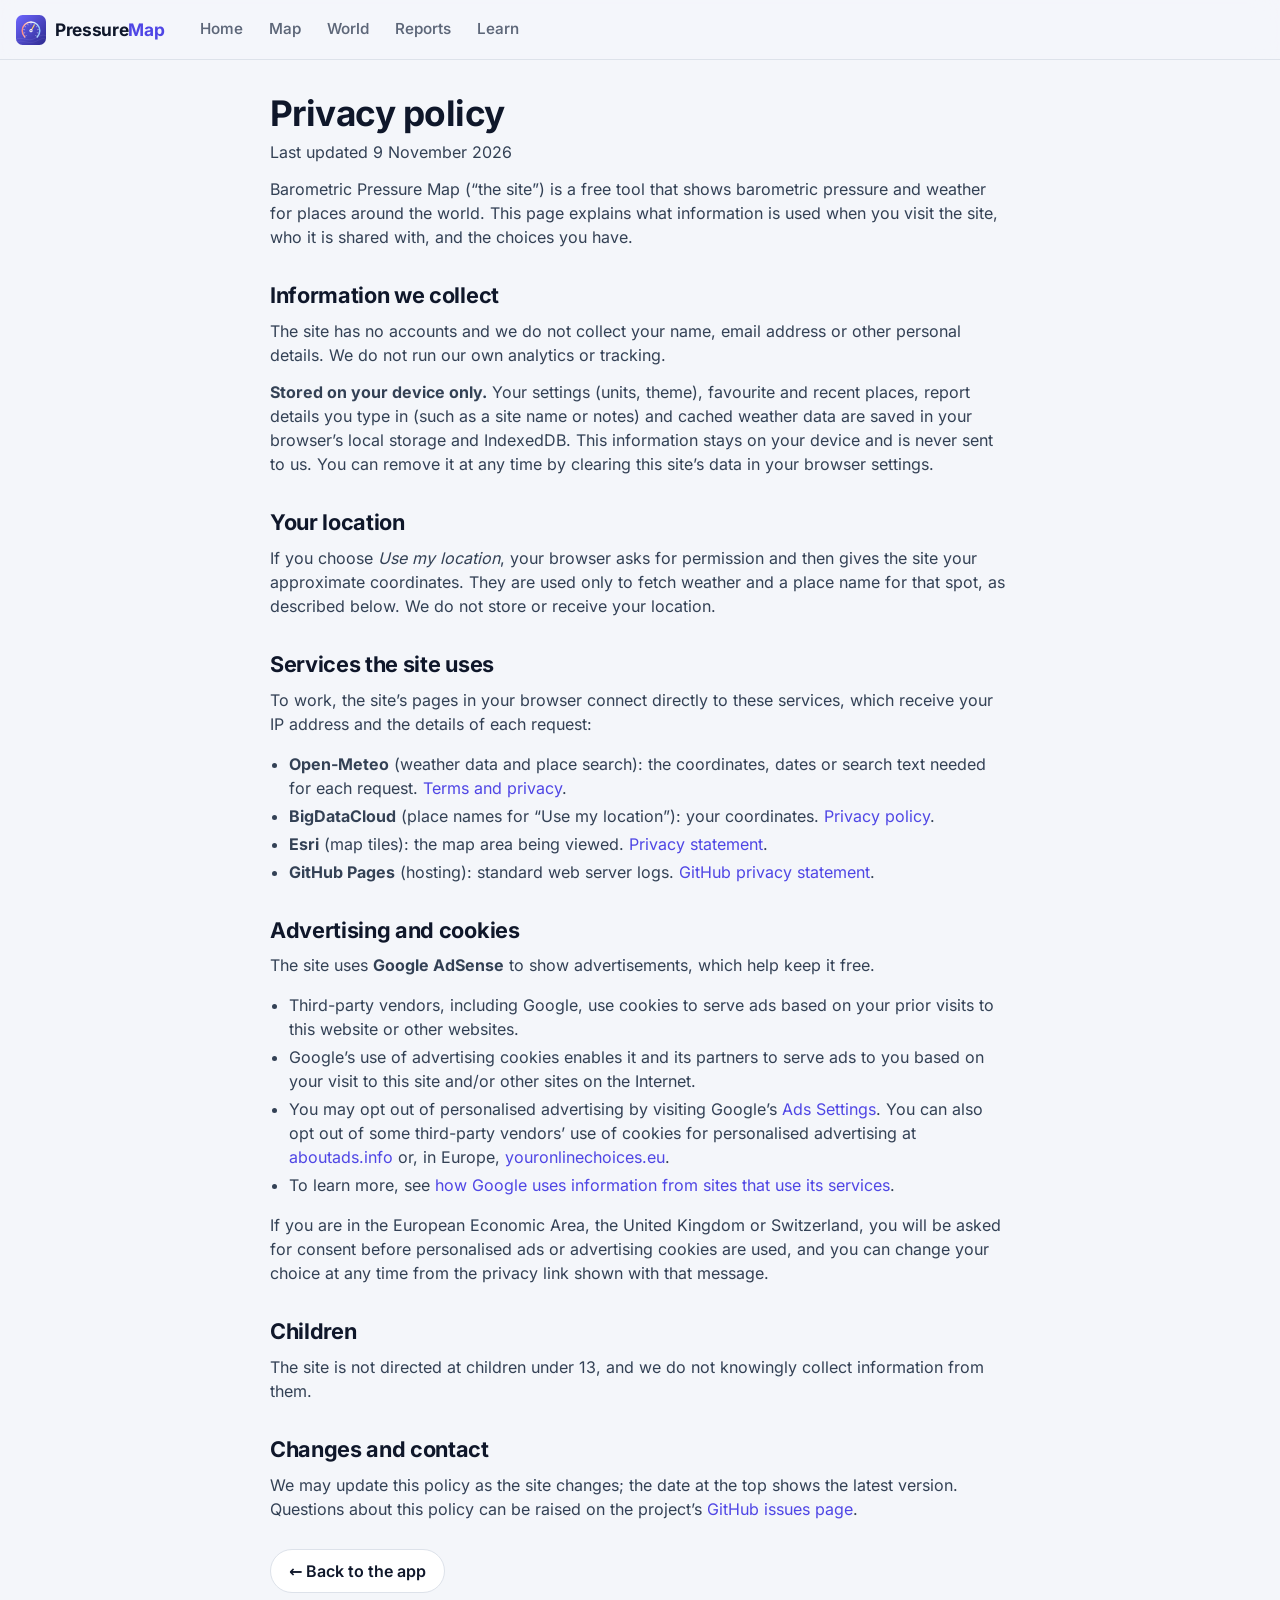
==== privacy.html @ f354dcb3 "Add a privacy policy page for AdSense AdSense requires a privacy policy that discloses third-party a" ====
<!doctype html>
<html lang="en" data-theme="auto">
<head>
  <meta charset="utf-8">
  <meta name="viewport" content="width=device-width, initial-scale=1">
  <title>Privacy Policy · Barometric Pressure Map</title>
  <meta name="description" content="How Barometric Pressure Map handles your data, including advertising cookies from Google AdSense.">
  <meta name="color-scheme" content="light dark">
  <link rel="icon" href="assets/icon.svg" type="image/svg+xml">
  <link rel="stylesheet" href="css/app.css">
  <script>
    try {
      var s = JSON.parse(localStorage.getItem('bpm:settings') || '{}');
      if (s.theme) document.documentElement.dataset.theme = s.theme;
    } catch (e) {}
  </script>
</head>
<body>
  <header class="topbar">
    <a class="brand" href="./#/" aria-label="Barometric Pressure Map home">
      <img src="assets/icon.svg" alt="" width="30" height="30">
      <span class="brand-name">Pressure<span>Map</span></span>
    </a>
    <nav class="nav-desktop" aria-label="Main">
      <a href="./#/">Home</a>
      <a href="./#/map">Map</a>
      <a href="./#/world">World</a>
      <a href="./#/report">Reports</a>
      <a href="./#/learn">Learn</a>
    </nav>
  </header>

  <main id="main">
    <div class="page">
      <article class="prose" style="margin:0 auto">
        <h1 style="font-size:clamp(1.6rem,1.2rem + 1.6vw,2.2rem);margin:8px 0 6px">Privacy policy</h1>
        <p class="muted">Last updated 9 November 2026</p>

        <p>Barometric Pressure Map (“the site”) is a free tool that shows barometric pressure and weather for places around the world. This page explains what information is used when you visit the site, who it is shared with, and the choices you have.</p>

        <h2>Information we collect</h2>
        <p>The site has no accounts and we do not collect your name, email address or other personal details. We do not run our own analytics or tracking.</p>
        <p><strong>Stored on your device only.</strong> Your settings (units, theme), favourite and recent places, report details you type in (such as a site name or notes) and cached weather data are saved in your browser’s local storage and IndexedDB. This information stays on your device and is never sent to us. You can remove it at any time by clearing this site’s data in your browser settings.</p>

        <h2>Your location</h2>
        <p>If you choose <em>Use my location</em>, your browser asks for permission and then gives the site your approximate coordinates. They are used only to fetch weather and a place name for that spot, as described below. We do not store or receive your location.</p>

        <h2>Services the site uses</h2>
        <p>To work, the site’s pages in your browser connect directly to these services, which receive your IP address and the details of each request:</p>
        <ul>
          <li><strong>Open-Meteo</strong> (weather data and place search): the coordinates, dates or search text needed for each request. <a href="https://open-meteo.com/en/terms" target="_blank" rel="noopener">Terms and privacy</a>.</li>
          <li><strong>BigDataCloud</strong> (place names for “Use my location”): your coordinates. <a href="https://www.bigdatacloud.com/privacy-policy" target="_blank" rel="noopener">Privacy policy</a>.</li>
          <li><strong>Esri</strong> (map tiles): the map area being viewed. <a href="https://www.esri.com/en-us/privacy/overview" target="_blank" rel="noopener">Privacy statement</a>.</li>
          <li><strong>GitHub Pages</strong> (hosting): standard web server logs. <a href="https://docs.github.com/en/site-policy/privacy-policies/github-general-privacy-statement" target="_blank" rel="noopener">GitHub privacy statement</a>.</li>
        </ul>

        <h2>Advertising and cookies</h2>
        <p>The site uses <strong>Google AdSense</strong> to show advertisements, which help keep it free.</p>
        <ul>
          <li>Third-party vendors, including Google, use cookies to serve ads based on your prior visits to this website or other websites.</li>
          <li>Google’s use of advertising cookies enables it and its partners to serve ads to you based on your visit to this site and/or other sites on the Internet.</li>
          <li>You may opt out of personalised advertising by visiting Google’s <a href="https://adssettings.google.com/" target="_blank" rel="noopener">Ads Settings</a>. You can also opt out of some third-party vendors’ use of cookies for personalised advertising at <a href="https://www.aboutads.info/choices/" target="_blank" rel="noopener">aboutads.info</a> or, in Europe, <a href="https://www.youronlinechoices.eu/" target="_blank" rel="noopener">youronlinechoices.eu</a>.</li>
          <li>To learn more, see <a href="https://policies.google.com/technologies/partner-sites" target="_blank" rel="noopener">how Google uses information from sites that use its services</a>.</li>
        </ul>
        <p>If you are in the European Economic Area, the United Kingdom or Switzerland, you will be asked for consent before personalised ads or advertising cookies are used, and you can change your choice at any time from the privacy link shown with that message.</p>

        <h2>Children</h2>
        <p>The site is not directed at children under 13, and we do not knowingly collect information from them.</p>

        <h2>Changes and contact</h2>
        <p>We may update this policy as the site changes; the date at the top shows the latest version. Questions about this policy can be raised on the project’s <a href="https://github.com/Dec3ptor/BarometricPressureMap/issues" target="_blank" rel="noopener">GitHub issues page</a>.</p>

        <p style="margin-top:28px"><a class="btn" href="./#/">← Back to the app</a></p>
      </article>
    </div>
  </main>
</body>
</html>
---- css/app.css ----
/* ==========================================================================
   Barometric Pressure Map — styles
   ========================================================================== */

@font-face {
  font-family: "InterVariable";
  src: url("../assets/fonts/inter-latin-wght-normal.woff2") format("woff2");
  font-weight: 100 900;
  font-style: normal;
  font-display: swap;
}

:root {
  --bg: #f4f6fa;
  --surface: #ffffff;
  --surface-2: #eef1f6;
  --surface-3: #e3e8f0;
  --text: #0f172a;
  --text-2: #334155;
  --muted: #5d6779;
  --border: #dde2ea;
  --accent: #4f46e5;
  --accent-2: #6366f1;
  --accent-strong: #4f46e5;
  --accent-strong-hover: #4338ca;
  --accent-soft: rgba(79, 70, 229, 0.10);
  --rise: #1a62c0;
  --rise-soft: rgba(26, 98, 192, 0.12);
  --fall: #c42b31;
  --fall-soft: rgba(196, 43, 49, 0.12);
  --steady: #576274;
  --good: #137036;
  --warn: #9a4a08;
  --lvl-1: #2f9e5b;
  --lvl-2: #e09a1a;
  --lvl-3: #d9443f;
  --lvl-off: #dfe4ec;
  --warn-soft: rgba(217, 119, 6, 0.12);
  --shadow: 0 1px 2px rgba(15, 23, 42, 0.06), 0 4px 16px rgba(15, 23, 42, 0.05);
  --shadow-lg: 0 10px 40px rgba(15, 23, 42, 0.18);
  --radius: 16px;
  --radius-sm: 10px;
  --topbar-h: 60px;
  --tabbar-h: 0px;
  --font: "InterVariable", ui-sans-serif, system-ui, -apple-system, "Segoe UI", Roboto, "Helvetica Neue", Arial, sans-serif;
  --mono: ui-monospace, "SF Mono", Menlo, Consolas, monospace;
  color-scheme: light;
}

@media (prefers-color-scheme: dark) {
  :root:not([data-theme="light"]) {
    --bg: #0b1120;
    --surface: #121a2b;
    --surface-2: #19233a;
    --surface-3: #223050;
    --text: #e7ebf3;
    --text-2: #c3cbda;
    --muted: #93a0b8;
    --border: #243049;
    --accent: #8b85ff;
    --accent-2: #a5a1ff;
    --accent-strong: #5f56f0;
    --accent-strong-hover: #5047e0;
    --accent-soft: rgba(139, 133, 255, 0.14);
    --lvl-1: #3fbf74;
    --lvl-2: #f0b232;
    --lvl-3: #ff6b6f;
    --lvl-off: #2a3756;
    --rise: #5aa2ff;
    --rise-soft: rgba(90, 162, 255, 0.16);
    --fall: #ff6b6f;
    --fall-soft: rgba(255, 107, 111, 0.15);
    --steady: #94a3b8;
    --good: #4ade80;
    --warn: #fbbf24;
    --warn-soft: rgba(251, 191, 36, 0.14);
    --shadow: 0 1px 2px rgba(0, 0, 0, 0.3), 0 4px 18px rgba(0, 0, 0, 0.25);
    --shadow-lg: 0 10px 40px rgba(0, 0, 0, 0.5);
    color-scheme: dark;
  }
}

:root[data-theme="dark"] {
  --bg: #0b1120;
  --surface: #121a2b;
  --surface-2: #19233a;
  --surface-3: #223050;
  --text: #e7ebf3;
  --text-2: #c3cbda;
  --muted: #93a0b8;
  --border: #243049;
  --accent: #8b85ff;
  --accent-2: #a5a1ff;
  --accent-strong: #5f56f0;
  --accent-strong-hover: #5047e0;
  --accent-soft: rgba(139, 133, 255, 0.14);
  --lvl-1: #3fbf74;
  --lvl-2: #f0b232;
  --lvl-3: #ff6b6f;
  --lvl-off: #2a3756;
  --rise: #5aa2ff;
  --rise-soft: rgba(90, 162, 255, 0.16);
  --fall: #ff6b6f;
  --fall-soft: rgba(255, 107, 111, 0.15);
  --steady: #94a3b8;
  --good: #4ade80;
  --warn: #fbbf24;
  --warn-soft: rgba(251, 191, 36, 0.14);
  --shadow: 0 1px 2px rgba(0, 0, 0, 0.3), 0 4px 18px rgba(0, 0, 0, 0.25);
  --shadow-lg: 0 10px 40px rgba(0, 0, 0, 0.5);
  color-scheme: dark;
}

*, *::before, *::after { box-sizing: border-box; }

html { -webkit-text-size-adjust: 100%; }

body {
  margin: 0;
  font-family: var(--font);
  font-size: 16px;
  line-height: 1.5;
  color: var(--text);
  background: var(--bg);
  min-height: 100vh;
  -webkit-font-smoothing: antialiased;
  font-feature-settings: "cv11", "ss01";
}

img, svg { display: block; }
a { color: var(--accent); text-decoration: none; }
a:hover { text-decoration: underline; }
button { font: inherit; color: inherit; }
h1, h2, h3, h4 { line-height: 1.2; margin: 0; letter-spacing: -0.015em; }
p { margin: 0 0 0.8em; }
code, kbd { font-family: var(--mono); font-size: 0.88em; }
kbd {
  border: 1px solid var(--border);
  border-bottom-width: 2px;
  border-radius: 5px;
  padding: 0 5px;
  background: var(--surface-2);
  color: var(--muted);
}
.num { font-variant-numeric: tabular-nums; }
.muted { color: var(--muted); }
.small { font-size: 0.86rem; }
.visually-hidden {
  position: absolute !important; width: 1px; height: 1px; overflow: hidden;
  clip: rect(0 0 0 0); white-space: nowrap;
}

.skip-link {
  position: absolute; left: 8px; top: -60px; z-index: 2000;
  background: var(--accent-strong); color: #fff; padding: 8px 12px; border-radius: 8px;
}
.skip-link:focus { top: 8px; }

:focus-visible { outline: 2px solid var(--accent); outline-offset: 2px; border-radius: 6px; }

/* ---------- Top bar ---------- */

.topbar {
  position: sticky; top: 0; z-index: 1000;
  height: var(--topbar-h);
  display: flex; align-items: center; gap: 16px;
  padding: 0 16px;
  padding-top: env(safe-area-inset-top);
  height: calc(var(--topbar-h) + env(safe-area-inset-top));
  background: color-mix(in srgb, var(--bg) 82%, transparent);
  backdrop-filter: saturate(1.6) blur(14px);
  -webkit-backdrop-filter: saturate(1.6) blur(14px);
  border-bottom: 1px solid var(--border);
}
.brand { display: flex; align-items: center; gap: 9px; color: var(--text); font-weight: 700; font-size: 1.08rem; letter-spacing: -0.02em; }
.brand:hover { text-decoration: none; }
.brand-name span { color: var(--accent); }
.nav-desktop { display: flex; gap: 2px; margin-left: 8px; }
.nav-desktop a {
  color: var(--muted); padding: 7px 12px; border-radius: 999px; font-weight: 550; font-size: 0.95rem;
}
.nav-desktop a:hover { color: var(--text); background: var(--surface-2); text-decoration: none; }
.nav-desktop a.active { color: var(--text); background: var(--surface-3); }
.topbar-actions { margin-left: auto; display: flex; gap: 8px; align-items: center; }

.icon-btn {
  display: inline-flex; align-items: center; justify-content: center; gap: 8px;
  min-width: 40px; height: 40px; padding: 0 10px;
  border: 1px solid var(--border); border-radius: 999px;
  background: var(--surface); color: var(--text); cursor: pointer;
}
.icon-btn:hover { background: var(--surface-2); }
.icon-btn svg { width: 19px; height: 19px; fill: none; stroke: currentColor; stroke-width: 2; stroke-linecap: round; stroke-linejoin: round; flex: none; }
.search-trigger { padding: 0 8px 0 12px; color: var(--muted); min-width: 230px; justify-content: flex-start; }
.search-trigger kbd { margin-left: auto; }
.search-trigger-label { font-size: 0.93rem; }
@media (max-width: 1080px) {
  .search-trigger { min-width: 0; padding: 0 10px; }
  .search-trigger-label, .search-trigger kbd { display: none; }
  .nav-desktop a { padding: 7px 10px; }
}

/* ---------- Bottom tab bar (mobile) ---------- */

.tabbar { display: none; }

@media (max-width: 759px) {
  :root { --tabbar-h: 64px; --topbar-h: 54px; }
  .nav-desktop { display: none; }
  .search-trigger { display: none; }
  .tabbar {
    display: grid; grid-template-columns: repeat(5, 1fr);
    position: fixed; left: 0; right: 0; bottom: 0; z-index: 1000;
    height: calc(var(--tabbar-h) + env(safe-area-inset-bottom));
    padding-bottom: env(safe-area-inset-bottom);
    background: color-mix(in srgb, var(--surface) 88%, transparent);
    backdrop-filter: saturate(1.6) blur(14px);
    -webkit-backdrop-filter: saturate(1.6) blur(14px);
    border-top: 1px solid var(--border);
  }
  .tabbar a, .tabbar button {
    display: flex; flex-direction: column; align-items: center; justify-content: center; gap: 3px;
    color: var(--muted); font-size: 0.7rem; font-weight: 600; background: none; border: 0; cursor: pointer;
  }
  .tabbar a:hover { text-decoration: none; }
  .tabbar svg { width: 23px; height: 23px; fill: none; stroke: currentColor; stroke-width: 1.9; stroke-linecap: round; stroke-linejoin: round; }
  .tabbar a.active { color: var(--accent); }
  .tab-search svg { background: var(--accent-strong); color: #fff; stroke: #fff; border-radius: 999px; padding: 6px; width: 36px; height: 36px; margin-top: -6px; box-shadow: 0 4px 14px var(--accent-soft); }
  body { padding-bottom: calc(var(--tabbar-h) + env(safe-area-inset-bottom)); }
}

/* ---------- Layout ---------- */

main { outline: none; container: main / inline-size; }
.page { max-width: 1160px; margin: 0 auto; padding: 20px 16px 48px; }
/* Data-heavy pages grow with the screen */
.page.page-wide { max-width: 1760px; }
@media (min-width: 2200px) { .page.page-wide { max-width: 2040px; } }
@media (min-width: 1280px) {
  .page { padding: 24px clamp(24px, 2.4vw, 48px) 56px; }
}
.page-head { margin: 4px 0 18px; }
.page-head h1 { font-size: clamp(1.5rem, 1.1rem + 1.6vw, 2.1rem); font-weight: 750; }
.page-head p { color: var(--muted); margin: 6px 0 0; max-width: 65ch; }

.grid { display: grid; gap: 16px; }
.grid-2 { grid-template-columns: repeat(2, minmax(0, 1fr)); }
.grid-3 { grid-template-columns: repeat(3, minmax(0, 1fr)); }
@media (max-width: 900px) { .grid-3 { grid-template-columns: repeat(2, minmax(0, 1fr)); } }
@media (max-width: 640px) { .grid-2, .grid-3 { grid-template-columns: minmax(0, 1fr); } }

.card {
  background: var(--surface);
  border: 1px solid var(--border);
  border-radius: var(--radius);
  box-shadow: var(--shadow);
  padding: 18px;
  min-width: 0;
}
.card-head { display: flex; align-items: center; gap: 12px; margin-bottom: 12px; flex-wrap: wrap; }
.card-title { font-size: 1.02rem; font-weight: 680; }
.card-sub { color: var(--muted); font-size: 0.86rem; }
.card-head .spacer { flex: 1; }
.section-title { font-size: 1.1rem; font-weight: 700; margin: 28px 0 12px; display: flex; align-items: baseline; gap: 2px 10px; flex-wrap: wrap; }
.section-title .muted { font-weight: 500; font-size: 0.88rem; }

/* ---------- Buttons, chips, segmented ---------- */

.btn {
  display: inline-flex; align-items: center; justify-content: center; gap: 8px;
  height: 44px; padding: 0 18px; border-radius: 999px;
  border: 1px solid var(--border); background: var(--surface); color: var(--text);
  font-weight: 600; cursor: pointer; white-space: nowrap;
}
.btn:hover { background: var(--surface-2); text-decoration: none; }
.btn svg { width: 18px; height: 18px; fill: none; stroke: currentColor; stroke-width: 2; stroke-linecap: round; stroke-linejoin: round; }
.btn-primary { background: var(--accent-strong); border-color: var(--accent-strong); color: #fff; }
.btn-primary:hover { background: var(--accent-strong-hover); }
.btn-sm { height: 34px; padding: 0 12px; font-size: 0.88rem; }
.btn[disabled] { opacity: 0.6; cursor: progress; }

.segmented {
  display: inline-flex; background: var(--surface-2); border-radius: 999px; padding: 3px; gap: 2px;
  border: 1px solid var(--border); max-width: 100%; overflow-x: auto; scrollbar-width: none;
}
.segmented::-webkit-scrollbar { display: none; }
.segmented button {
  border: 0; background: none; padding: 5px 12px; border-radius: 999px; cursor: pointer;
  font-size: 0.85rem; font-weight: 600; color: var(--muted); white-space: nowrap;
}
.segmented button[aria-pressed="true"] { background: var(--surface); color: var(--text); box-shadow: 0 1px 3px rgba(0,0,0,.12); }

.chip {
  display: inline-flex; align-items: center; gap: 6px;
  padding: 2px 10px 2px 8px; border-radius: 999px; font-size: 0.8rem; font-weight: 650;
  background: var(--surface); color: var(--text-2); white-space: nowrap;
  border: 1px solid var(--border); letter-spacing: 0; text-transform: none;
}
.chip::before { content: ""; width: 8px; height: 8px; border-radius: 99px; background: var(--dot, var(--muted)); flex: none; }
.chip.rise { --dot: var(--rise); }
.chip.fall { --dot: var(--fall); }
.chip.warn { --dot: var(--lvl-2); }
.chip.accent { --dot: var(--accent); }
.chip.good { --dot: var(--lvl-1); }

/* Swing level meter: three segments, filled up to the level */
.meter { display: inline-flex; gap: 2px; flex: none; }
.meter i { width: 9px; height: 7px; border-radius: 2px; background: var(--lvl-off); }
.meter.l1 i:nth-child(1) { background: var(--lvl-1); }
.meter.l2 i:nth-child(-n+2) { background: var(--lvl-2); }
.meter.l3 i { background: var(--lvl-3); }
.swing-cell { display: inline-flex; align-items: center; gap: 8px; white-space: nowrap; font-size: 0.86rem; color: var(--text-2); font-weight: 600; }

.rise { color: var(--rise); }
.fall { color: var(--fall); }
.steady { color: var(--steady); }

/* ---------- Ad spaces ---------- */
/* Fixed sizes so ads never push content around when they load. */
.ad { display: flex; flex-direction: column; align-items: center; gap: 4px; width: 100%; min-width: 0; }
.ad-label { font-size: 0.64rem; font-weight: 650; letter-spacing: 0.08em; text-transform: uppercase; color: var(--muted); }
.ad-body { display: grid; place-items: center; width: 100%; overflow: hidden; border-radius: 10px; }
.ad:not([data-filled]) .ad-body {
  border: 1px dashed color-mix(in srgb, var(--muted) 45%, transparent);
  background: color-mix(in srgb, var(--surface-2) 60%, transparent);
}
.ad-ph { font-size: 0.76rem; color: var(--muted); text-align: center; padding: 0 8px; }
.ad-banner .ad-body { height: 100px; max-width: 336px; }
@container main (min-width: 760px) { .ad-banner .ad-body { height: 90px; max-width: 728px; } }
.ad-box .ad-body { width: 300px; height: 250px; max-width: 100%; }
.ad-rail .ad-body { width: 160px; height: 600px; }
.home-ad, .report-ad { margin: 24px 0 4px; }
.home-adbox { margin-top: 16px; }
.learn-ad-inline { margin: 22px 0; }
.ms-ad { padding: 14px 18px 4px; }

/* ---------- Home ---------- */

.home-hero {
  position: relative; overflow: hidden;
  border-radius: 22px; padding: 34px 24px 28px;
  background:
    radial-gradient(1200px 300px at 10% -40%, color-mix(in srgb, var(--accent) 22%, transparent), transparent 70%),
    radial-gradient(700px 300px at 100% 120%, color-mix(in srgb, var(--rise) 18%, transparent), transparent 70%),
    var(--surface);
  border: 1px solid var(--border);
  box-shadow: var(--shadow);
}
.home-hero h1 { font-size: clamp(1.7rem, 1.2rem + 2.4vw, 2.7rem); font-weight: 780; max-width: 18ch; letter-spacing: -0.03em; }
.home-hero p.lead { color: var(--text-2); font-size: 1.06rem; margin: 10px 0 20px; max-width: 56ch; }
.hero-isobars { position: absolute; right: -40px; top: -20px; width: 420px; height: 300px; opacity: 0.5; pointer-events: none; }
.hero-isobars path { fill: none; stroke: var(--accent); stroke-width: 1.4; opacity: 0.35; }
@media (max-width: 640px) { .hero-isobars { opacity: 0.25; } }

.hero-search {
  position: relative; display: flex; gap: 10px; flex-wrap: wrap; max-width: 640px;
}
.hero-search .fake-input {
  flex: 1 1 280px; display: flex; align-items: center; gap: 10px;
  height: 52px; padding: 0 16px; border-radius: 999px;
  background: var(--bg); border: 1px solid var(--border); color: var(--muted);
  cursor: text; font-size: 1rem; text-align: left; min-width: 0;
}
.hero-search .fake-input span { overflow: hidden; text-overflow: ellipsis; white-space: nowrap; }
.hero-search .fake-input svg { width: 20px; height: 20px; fill: none; stroke: currentColor; stroke-width: 2; stroke-linecap: round; flex: none; }
.hero-search .btn { height: 52px; }

.place-cards { display: grid; gap: 12px; grid-template-columns: repeat(auto-fit, minmax(min(260px, 100%), 1fr)); }
.place-cards.few { grid-template-columns: repeat(auto-fill, minmax(min(300px, 100%), 1fr)); }
.place-card {
  display: grid; grid-template-columns: 1fr auto; gap: 2px 10px; align-items: start;
  padding: 14px 16px; border-radius: var(--radius); background: var(--surface);
  border: 1px solid var(--border); box-shadow: var(--shadow); color: var(--text); position: relative;
}
.place-card:hover { text-decoration: none; border-color: color-mix(in srgb, var(--accent) 45%, var(--border)); }
.place-card .pc-name { font-weight: 680; overflow: hidden; display: -webkit-box; -webkit-box-orient: vertical; -webkit-line-clamp: 2; overflow-wrap: anywhere; }
.place-card .pc-region { color: var(--muted); font-size: 0.82rem; grid-column: 1; overflow: hidden; display: -webkit-box; -webkit-box-orient: vertical; -webkit-line-clamp: 2; }
.place-card .pc-value { grid-row: 1 / span 2; grid-column: 2; text-align: right; font-weight: 720; font-size: 1.25rem; white-space: nowrap; }
.place-card .pc-value small { font-size: 0.72rem; color: var(--muted); font-weight: 600; margin-left: 2px; }
.place-card .pc-trend { font-size: 0.8rem; font-weight: 650; text-align: right; display: block; }
.place-card .pc-spark { grid-column: 1 / -1; height: 44px; margin-top: 8px; }
.place-card .pc-spark svg { width: 100%; height: 100%; }

.quick-links { display: grid; gap: 12px; grid-template-columns: repeat(auto-fit, minmax(min(220px, 100%), 1fr)); }
.quick-link {
  display: flex; gap: 14px; align-items: center; padding: 16px; border-radius: var(--radius);
  background: var(--surface); border: 1px solid var(--border); color: var(--text); box-shadow: var(--shadow);
}
.quick-link:hover { text-decoration: none; border-color: color-mix(in srgb, var(--accent) 45%, var(--border)); }
.quick-link .ql-icon { width: 44px; height: 44px; border-radius: 12px; background: var(--accent-soft); color: var(--accent); display: grid; place-items: center; flex: none; }
.quick-link .ql-icon svg { width: 24px; height: 24px; fill: none; stroke: currentColor; stroke-width: 1.9; stroke-linecap: round; stroke-linejoin: round; }
.quick-link strong { display: block; }
.quick-link span { color: var(--muted); font-size: 0.88rem; }

.empty-note { color: var(--muted); padding: 18px; border: 1px dashed var(--border); border-radius: var(--radius); text-align: center; }

/* ---------- Location dashboard ---------- */

.loc-head { display: flex; align-items: flex-start; gap: 12px; margin: 2px 0 16px; flex-wrap: wrap; }
.loc-head h1 { font-size: clamp(1.45rem, 1.1rem + 1.6vw, 2.1rem); font-weight: 760; }
.loc-head .loc-meta { color: var(--muted); font-size: 0.9rem; margin-top: 4px; display: flex; flex-wrap: wrap; gap: 4px 14px; }
.loc-head .loc-actions { margin-left: auto; display: flex; gap: 8px; }
.fav-btn[aria-pressed="true"] { color: #e0a100; border-color: color-mix(in srgb, #e0a100 50%, var(--border)); }
.fav-btn[aria-pressed="true"] svg { fill: #f5b700; stroke: #e0a100; }

.hero-card { display: grid; grid-template-columns: minmax(0, 1.25fr) minmax(0, 1fr); gap: 18px; align-items: center; align-content: start; }
.hero-card .hourly-wrap { grid-column: 1 / -1; min-width: 0; }
@container main (max-width: 900px) { .hero-card { grid-template-columns: minmax(0, 1fr); } }

.now-label { color: var(--muted); font-size: 0.82rem; font-weight: 650; text-transform: uppercase; letter-spacing: 0.06em; display: flex; gap: 8px; align-items: center; flex-wrap: wrap; }
.big-value { display: flex; align-items: baseline; gap: 8px; margin: 4px 0 6px; }
.big-value .v { font-size: clamp(3rem, 2.2rem + 4vw, 4.6rem); font-weight: 760; letter-spacing: -0.04em; line-height: 1; font-variant-numeric: tabular-nums; }
.big-value .u { font-size: 1.15rem; color: var(--muted); font-weight: 650; }
.trend-line { display: flex; align-items: center; gap: 10px; flex-wrap: wrap; font-weight: 650; }
.trend-arrow { width: 34px; height: 34px; border-radius: 999px; display: grid; place-items: center; flex: none; }
.trend-arrow svg { width: 20px; height: 20px; fill: none; stroke: currentColor; stroke-width: 2.4; stroke-linecap: round; stroke-linejoin: round; }
.trend-arrow.rise { background: var(--rise-soft); }
.trend-arrow.fall { background: var(--fall-soft); }
.trend-arrow.steady { background: var(--surface-2); }

.hero-main { container-type: inline-size; min-width: 0; }
.mini-stats { display: grid; grid-template-columns: repeat(3, minmax(0, 1fr)); gap: 10px; margin-top: 16px; }
@container (max-width: 470px) {
  .mini-stats { grid-template-columns: repeat(2, minmax(0, 1fr)); gap: 8px; }
  .mini-stat:last-child { grid-column: 1 / -1; }
}
.mini-stat { background: var(--surface-2); border-radius: 12px; padding: 10px 12px; min-width: 0; }
.mini-stat .k { color: var(--muted); font-size: 0.76rem; font-weight: 650; text-transform: uppercase; letter-spacing: 0.04em; }
.mini-stat .val { font-weight: 700; font-size: 1.05rem; font-variant-numeric: tabular-nums; white-space: nowrap; }
.mini-stat .d { font-size: 0.8rem; font-weight: 650; }

.gauge-wrap { display: flex; flex-direction: column; align-items: center; }
.gauge { width: 100%; max-width: 300px; height: auto; }
.gauge .g-face { fill: var(--surface-2); stroke: var(--border); }
.gauge .g-tick { stroke: var(--muted); }
.gauge .g-tick.major { stroke: var(--text-2); stroke-width: 2; }
.gauge .g-label { fill: var(--muted); font-size: 11px; font-weight: 600; font-family: var(--font); }
.gauge .g-word { fill: var(--text-2); font-size: 8.6px; font-weight: 750; letter-spacing: 0.06em; text-transform: uppercase; font-family: var(--font); }
.gauge .g-needle { stroke: var(--text); stroke-width: 3; stroke-linecap: round; transition: transform 0.9s cubic-bezier(.2,.9,.25,1.15); }
.gauge .g-hub { fill: var(--text); }
.gauge .g-set { stroke: #c79a2b; stroke-width: 2.2; stroke-linecap: round; }
.gauge .g-fore { stroke: var(--accent); stroke-width: 2.2; stroke-linecap: round; stroke-dasharray: 3 3; }
.gauge .g-center-v { fill: var(--text); font-size: 15px; font-weight: 750; font-family: var(--font); font-variant-numeric: tabular-nums; }
.gauge .g-center-u { fill: var(--muted); font-size: 10px; font-weight: 650; font-family: var(--font); }
.gauge-legend { display: flex; gap: 14px; flex-wrap: wrap; justify-content: center; font-size: 0.78rem; color: var(--muted); margin-top: 2px; }
.gauge-legend i { display: inline-block; width: 14px; height: 3px; border-radius: 2px; vertical-align: middle; margin-right: 5px; }

.alert {
  display: flex; gap: 12px; align-items: flex-start; padding: 12px 14px; border-radius: 12px;
  background: var(--warn-soft); color: var(--text); border: 1px solid color-mix(in srgb, var(--warn) 30%, transparent);
  margin-top: 14px;
}
.alert svg { width: 20px; height: 20px; flex: none; fill: none; stroke: var(--warn); stroke-width: 2; stroke-linecap: round; stroke-linejoin: round; margin-top: 2px; }
.alert.info { background: var(--accent-soft); border-color: color-mix(in srgb, var(--accent) 30%, transparent); }
.alert.info svg { stroke: var(--accent); }
.alert strong { display: block; }

.chart-controls { display: flex; gap: 8px; flex-wrap: wrap; align-items: center; }
.chart-box { position: relative; height: 290px; margin-top: 8px; }
.chart-box.main { height: 390px; }
@media (max-width: 640px) { .chart-box.main { height: 330px; } }
@media (min-width: 1280px) { .chart-box.main { height: 460px; } }
@media (min-width: 1680px) and (min-height: 960px) { .chart-box.main { height: 540px; } }
.chart-box.change { height: 96px; margin-top: 2px; }
@media (max-width: 640px) { .chart-box { height: 250px; } .chart-box.change { height: 84px; } }
.chart-caption { display: flex; gap: 16px; flex-wrap: wrap; font-size: 0.8rem; color: var(--muted); margin-top: 8px; align-items: center; }
.chart-caption i { display: inline-block; width: 18px; height: 0; border-top: 2.5px solid var(--accent); vertical-align: middle; margin-right: 6px; }
.chart-caption i.dash { border-top-style: dashed; }
.chart-caption i.band { height: 10px; border: 1px dashed var(--muted); background: color-mix(in srgb, var(--muted) 12%, transparent); border-radius: 2px; }
.chart-caption i.bars { height: 10px; width: 10px; border: 0; background: linear-gradient(90deg, var(--fall) 50%, var(--rise) 50%); border-radius: 2px; }
.change-label { font-size: 0.75rem; color: var(--muted); font-weight: 650; margin-top: 10px; text-transform: uppercase; letter-spacing: .05em; }

.outlook-grid { display: grid; gap: 16px; grid-template-columns: repeat(auto-fit, minmax(min(250px, 100%), 1fr)); }
.outlook { display: flex; flex-direction: column; gap: 8px; }
.outlook .o-kicker { color: var(--muted); font-size: 0.76rem; font-weight: 700; text-transform: uppercase; letter-spacing: .06em; display: flex; gap: 8px; align-items: center; }
.outlook .o-kicker svg { width: 16px; height: 16px; fill: none; stroke: currentColor; stroke-width: 2; stroke-linecap: round; stroke-linejoin: round; }
.outlook .o-title { font-size: 1.12rem; font-weight: 720; }
.outlook p { color: var(--text-2); font-size: 0.92rem; margin: 0; }
.outlook .o-foot { color: var(--muted); font-size: 0.78rem; margin-top: auto; }

.swing-list { list-style: none; margin: 2px 0 4px; padding: 0; }
.swing-list li {
  display: grid; grid-template-columns: 3.4em auto minmax(0, 1fr) auto; align-items: center; gap: 10px;
  padding: 6px 0; border-top: 1px solid var(--border); font-size: 0.88rem;
}
.swing-list li:first-child { border-top: 0; }
.swing-list .sw-day { font-weight: 700; color: var(--text); }
.swing-list .sw-label { color: var(--text-2); font-weight: 600; overflow: hidden; text-overflow: ellipsis; white-space: nowrap; }
.swing-list .sw-range { color: var(--muted); font-size: 0.8rem; white-space: nowrap; }

.dash-cond { display: flex; flex-direction: column; }
.today-sum { margin: 14px 0 0; padding-top: 12px; border-top: 1px solid var(--border); color: var(--text-2); font-size: 0.88rem; }
@container main (min-width: 1200px) { .today-sum { margin-top: auto; } .dash-cond .conditions { margin-bottom: 14px; } }
.conditions { display: grid; grid-template-columns: repeat(auto-fill, minmax(min(124px, 100%), 1fr)); gap: 10px; }
.cond { background: var(--surface-2); border-radius: 12px; padding: 11px 12px; }
.cond .k { color: var(--muted); font-size: 0.76rem; font-weight: 650; display: flex; gap: 6px; align-items: center; }
.cond .k svg { width: 14px; height: 14px; fill: none; stroke: currentColor; stroke-width: 2; stroke-linecap: round; stroke-linejoin: round; }
.cond .val { font-weight: 700; font-size: 1.06rem; font-variant-numeric: tabular-nums; }
.cond .sub { color: var(--muted); font-size: 0.78rem; }

.wx-now { display: flex; gap: 12px; align-items: center; margin-bottom: 14px; }
.wx-now .wx-icon { width: 52px; height: 52px; }
.wx-now .t { font-size: 2rem; font-weight: 750; line-height: 1; font-variant-numeric: tabular-nums; }
.wx-now .desc { color: var(--text-2); font-weight: 600; }

.wx-icon { width: 28px; height: 28px; flex: none; }
.wx-icon .sun { fill: #f5b301; }
.wx-icon .moon { fill: #a4b4d6; }
.wx-icon .cloud { fill: #c7d0de; }
.wx-icon .cloud-dark { fill: #93a1b8; }
.wx-icon .rain { stroke: #3a86ff; stroke-width: 2; stroke-linecap: round; }
.wx-icon .snow { fill: #8fb8ff; }
.wx-icon .bolt { fill: #f5b301; }
.wx-icon .fog { stroke: #a9b4c4; stroke-width: 2; stroke-linecap: round; }
:root[data-theme="dark"] .wx-icon .cloud { fill: #8592a8; }
@media (prefers-color-scheme: dark) { :root:not([data-theme="light"]) .wx-icon .cloud { fill: #8592a8; } }

.daily { width: 100%; border-collapse: collapse; font-variant-numeric: tabular-nums; }
.daily th { text-align: left; color: var(--muted); font-size: 0.74rem; font-weight: 700; text-transform: uppercase; letter-spacing: .05em; padding: 0 8px 8px; }
.daily td { padding: 9px 8px; border-top: 1px solid var(--border); vertical-align: middle; font-size: 0.93rem; }
.daily tr.past td { color: var(--muted); }
.daily tr.today td { background: var(--accent-soft); }
.daily tr.today td:first-child { border-radius: 10px 0 0 10px; }
.daily tr.today td:last-child { border-radius: 0 10px 10px 0; }
.daily .day { font-weight: 650; white-space: nowrap; }
.daily .day small { display: block; color: var(--muted); font-weight: 500; font-size: 0.76rem; }
.daily .wx { display: flex; align-items: center; gap: 8px; }
.daily .wx span { font-size: 0.85rem; color: var(--text-2); }
.range-bar { position: relative; height: 8px; border-radius: 999px; background: var(--surface-2); min-width: 90px; }
.range-bar i { position: absolute; top: 0; bottom: 0; border-radius: 999px; background: linear-gradient(90deg, var(--fall), var(--accent), var(--rise)); }
.range-cell { display: flex; align-items: center; gap: 8px; }
.range-cell .lo, .range-cell .hi { font-size: 0.82rem; width: 52px; }
.range-cell .lo { text-align: right; }
@media (max-width: 640px) {
  .daily .hide-sm { display: none; }
  .range-cell .lo, .range-cell .hi { width: auto; }
  .range-bar { min-width: 44px; flex: 1; }
  .daily td, .daily th { padding-left: 4px; padding-right: 4px; }
}
.table-scroll { overflow-x: auto; margin: 0 -4px; padding: 0 4px; }

.mini-map { height: 320px; border-radius: 12px; overflow: hidden; border: 1px solid var(--border); }

/* Place dashboard: one column on phones/tablets (order below), two on PCs */
.dash { display: grid; gap: 16px; grid-template-columns: minmax(0, 1fr); }
.dash > * { min-width: 0; }
.dash .alert { margin-top: 0; }
.dash-alerts { display: grid; gap: 10px; }
.dash-stale { order: 0; }
.dash-hero { order: 1; }
.dash-alerts { order: 2; }
.dash-chart { order: 3; }
.dash-ad1 { order: 4; }
.dash-outlook { order: 5; }
.dash-daily { order: 6; }
.dash-ad2 { order: 7; }
.dash-cond { order: 8; }
.dash-side { order: 9; display: grid; gap: 16px; align-content: start; min-width: 0; }
.dash-adbox { display: none; }
@container main (min-width: 1200px) {
  .dash { grid-template-columns: minmax(0, 1.9fr) minmax(360px, 1fr); }
  .dash-stale, .dash-alerts, .dash-chart, .dash-outlook, .dash-ad1 { grid-column: 1 / -1; }
  .dash-hero { order: 1; grid-column: 1; }
  .dash-cond { order: 2; grid-column: 2; }
  .dash-alerts { order: 3; }
  .dash-chart { order: 4; }
  .dash-ad1 { order: 5; }
  .dash-outlook { order: 6; }
  .dash-daily { order: 7; grid-column: 1; }
  .dash-ad2 { display: none; }
  .dash-side { order: 8; grid-column: 2; align-self: start; position: sticky; top: calc(var(--topbar-h) + 16px); }
  .dash-adbox { display: flex; }
  .dash-map .mini-map { height: clamp(380px, calc(100vh - var(--topbar-h) - 190px), 760px); }
  .ads-on .dash-map .mini-map { height: clamp(300px, calc(100vh - var(--topbar-h) - 470px), 640px); }
  .dash-outlook .outlook-grid { grid-template-columns: repeat(4, minmax(0, 1fr)); }
}
@container main (min-width: 1600px) {
  .dash { grid-template-columns: minmax(0, 1.7fr) minmax(420px, 1fr); }
}

/* Next 24 hours strip */
.hourly-label { color: var(--muted); font-size: 0.76rem; font-weight: 700; text-transform: uppercase; letter-spacing: 0.05em; margin: 0 0 8px; }
.hourly { display: grid; grid-auto-flow: column; grid-auto-columns: minmax(64px, 1fr); gap: 6px; overflow-x: auto; scrollbar-width: thin; padding-bottom: 2px; }
@media (max-width: 600px) { .hourly { grid-auto-flow: row; grid-template-columns: repeat(4, minmax(0, 1fr)); overflow: visible; } }
.hr { display: flex; flex-direction: column; align-items: center; gap: 2px; padding: 8px 4px; border-radius: 10px; background: var(--surface-2); font-variant-numeric: tabular-nums; min-width: 0; }
.hr .wx-icon { width: 26px; height: 26px; margin: 2px 0; }
.hr-t { font-size: 0.76rem; color: var(--muted); font-weight: 650; white-space: nowrap; }
.hr-temp { font-weight: 700; font-size: 0.92rem; }
.hr-p { font-size: 0.8rem; color: var(--text-2); font-weight: 650; white-space: nowrap; }
.hr-d { font-size: 0.72rem; font-weight: 650; white-space: nowrap; }

/* ---------- Skeletons ---------- */

.skeleton { position: relative; overflow: hidden; background: var(--surface-2); border-radius: 10px; }
.skeleton::after {
  content: ""; position: absolute; inset: 0;
  background: linear-gradient(90deg, transparent, color-mix(in srgb, var(--surface) 60%, transparent), transparent);
  animation: shimmer 1.3s infinite; transform: translateX(-100%);
}
@keyframes shimmer { to { transform: translateX(100%); } }
@media (prefers-reduced-motion: reduce) { .skeleton::after { animation: none; } }

.error-card { text-align: center; padding: 34px 18px; }
.error-card h2 { margin-bottom: 8px; }
.error-card p { color: var(--muted); max-width: 52ch; margin: 0 auto 16px; }

/* ---------- Dialogs ---------- */

dialog.sheet {
  border: 1px solid var(--border); border-radius: 18px; padding: 0;
  background: var(--surface); color: var(--text); box-shadow: var(--shadow-lg);
  width: min(620px, calc(100vw - 24px)); max-height: min(78vh, 720px);
  margin: 10vh auto auto;
}
dialog.sheet::backdrop { background: rgba(8, 12, 22, 0.45); backdrop-filter: blur(3px); }
@media (max-width: 640px) {
  dialog.sheet { margin: calc(env(safe-area-inset-top) + 10px) auto auto; max-height: calc(100vh - 90px); }
}
.search-box { display: flex; align-items: center; gap: 10px; padding: 10px 10px 10px 16px; border-bottom: 1px solid var(--border); }
.search-box > svg { width: 20px; height: 20px; fill: none; stroke: var(--muted); stroke-width: 2; stroke-linecap: round; flex: none; }
.search-box input { flex: 1; border: 0; background: none; font: inherit; font-size: 1.08rem; color: var(--text); outline: none; min-width: 0; height: 40px; }
.search-box input::-webkit-search-cancel-button { display: none; }
.locate-row {
  display: flex; gap: 12px; align-items: center; width: 100%; text-align: left;
  border: 0; border-bottom: 1px solid var(--border); background: none; padding: 13px 16px; cursor: pointer; font-weight: 600; color: var(--accent);
}
.locate-row:hover { background: var(--surface-2); }
.locate-row svg { width: 20px; height: 20px; fill: none; stroke: currentColor; stroke-width: 2; stroke-linecap: round; }
.search-results { list-style: none; margin: 0; padding: 6px; overflow-y: auto; max-height: 52vh; }
.search-results li { border-radius: 10px; }
.search-results li a, .search-results li .sr-row {
  display: flex; gap: 12px; align-items: center; padding: 10px 12px; color: var(--text); border-radius: 10px;
}
.search-results li a:hover, .search-results li[aria-selected="true"] a { background: var(--surface-2); text-decoration: none; }
.search-results .sr-flag { width: 30px; height: 30px; border-radius: 8px; background: var(--surface-2); display: grid; place-items: center; font-size: 0.72rem; font-weight: 750; color: var(--muted); flex: none; }
.search-results .sr-name { font-weight: 620; }
.search-results .sr-sub { color: var(--muted); font-size: 0.84rem; }
.search-results .sr-group { color: var(--muted); font-size: 0.74rem; font-weight: 700; text-transform: uppercase; letter-spacing: 0.06em; padding: 10px 12px 4px; }
.search-hint { color: var(--muted); font-size: 0.82rem; padding: 4px 16px 14px; margin: 0; }

.sheet-head { display: flex; align-items: center; padding: 14px 14px 10px 20px; border-bottom: 1px solid var(--border); }
.sheet-head h2 { font-size: 1.15rem; flex: 1; }
.settings-body { padding: 8px 20px 20px; overflow-y: auto; }
.setting { padding: 14px 0; border-bottom: 1px solid var(--border); }
.setting:last-child { border-bottom: 0; }
.setting-label { font-weight: 650; margin-bottom: 8px; display: block; }
.setting-help { color: var(--muted); font-size: 0.84rem; margin: 8px 0 0; }

/* ---------- Toast ---------- */

.toast {
  position: fixed; left: 50%; bottom: calc(24px + var(--tabbar-h) + env(safe-area-inset-bottom)); z-index: 3000;
  transform: translate(-50%, 20px); opacity: 0; pointer-events: none;
  background: var(--text); color: var(--bg); padding: 10px 16px; border-radius: 999px; font-weight: 600; font-size: 0.92rem;
  transition: opacity .2s, transform .2s; box-shadow: var(--shadow-lg); max-width: calc(100vw - 32px);
}
.toast.show { opacity: 1; transform: translate(-50%, 0); }

/* ---------- Map view ---------- */

.map-view { position: relative; height: calc(100vh - var(--topbar-h) - env(safe-area-inset-top) - var(--tabbar-h) - env(safe-area-inset-bottom)); height: calc(100dvh - var(--topbar-h) - env(safe-area-inset-top) - var(--tabbar-h) - env(safe-area-inset-bottom)); }
.map-view { display: flex; }
.map-stage { position: relative; flex: 1 1 auto; min-width: 0; }
.map-view #pmap { position: absolute; inset: 0; }
.map-side { display: none; }
@media (min-width: 1280px) {
  .map-side {
    display: flex; flex-direction: column; width: clamp(320px, 22vw, 400px); flex: none;
    background: var(--surface); border-left: 1px solid var(--border); overflow-y: auto; overscroll-behavior: contain;
  }
  .map-stage .map-legend { display: none; }
}
.ms-head { padding: 16px 18px 10px; position: sticky; top: 0; background: var(--surface); z-index: 1; border-bottom: 1px solid var(--border); }
.ms-legend { padding: 12px 18px 4px; font-size: 0.74rem; color: var(--muted); }
.ms-legend .lg-title { font-weight: 700; color: var(--text-2); margin-bottom: 5px; }
.ms-legend .lg-bar { height: 10px; border-radius: 4px; }
.ms-legend .lg-ticks { font-variant-numeric: tabular-nums; margin-top: 3px; }
.ms-section-title { padding: 14px 18px 6px; font-size: 0.76rem; font-weight: 700; color: var(--muted); text-transform: uppercase; letter-spacing: 0.05em; }
.ms-section-title .muted { text-transform: none; letter-spacing: 0; font-weight: 500; }
.ms-list { list-style: none; margin: 0; padding: 0 8px; }
.ms-list button {
  width: 100%; display: flex; align-items: center; gap: 10px; text-align: left;
  border: 0; background: none; padding: 7px 10px; border-radius: 9px; cursor: pointer; font-size: 0.9rem;
}
.ms-list button:hover { background: var(--surface-2); }
.ms-name { flex: 1; min-width: 0; overflow: hidden; text-overflow: ellipsis; white-space: nowrap; font-weight: 600; }
.ms-name small { color: var(--muted); font-weight: 500; margin-left: 5px; font-size: 0.78rem; }
@media (max-width: 1599px) { .ms-name small { display: none; } }
.ms-v { font-weight: 700; white-space: nowrap; }
.ms-d { width: 3.6em; text-align: right; font-size: 0.8rem; font-weight: 650; white-space: nowrap; }
.ms-dot { width: 10px; height: 10px; border-radius: 99px; flex: none; box-shadow: 0 0 0 1px var(--border); }
.ms-hl { width: 22px; height: 22px; border-radius: 7px; display: grid; place-items: center; font-weight: 800; font-size: 0.8rem; flex: none; background: var(--surface-2); }
.ms-hl.h { color: var(--rise); }
.ms-hl.l { color: var(--fall); }
.ms-empty { padding: 6px 10px; font-size: 0.86rem; }
.ms-foot { padding: 14px 18px 18px; font-size: 0.8rem; margin: auto 0 0; }
.leaflet-container { font-family: var(--font); background: var(--surface-2); }
.leaflet-pane.leaflet-pressure-pane canvas { pointer-events: none; }
.map-panel {
  position: absolute; z-index: 800; background: color-mix(in srgb, var(--surface) 92%, transparent);
  backdrop-filter: blur(10px); -webkit-backdrop-filter: blur(10px);
  border: 1px solid var(--border); border-radius: 14px; box-shadow: var(--shadow);
}
.map-layers { top: 12px; left: 12px; padding: 6px; display: flex; flex-direction: column; gap: 6px; max-width: calc(100% - 80px); }
.map-layers .row { display: flex; gap: 6px; flex-wrap: wrap; }
.toggle-chip {
  border: 1px solid var(--border); background: var(--surface); color: var(--muted); border-radius: 999px;
  padding: 5px 11px; font-size: 0.82rem; font-weight: 650; cursor: pointer; display: inline-flex; gap: 6px; align-items: center;
}
.toggle-chip[aria-pressed="true"] { color: var(--text); border-color: color-mix(in srgb, var(--accent) 55%, var(--border)); background: var(--accent-soft); }
.toggle-chip .dot { width: 8px; height: 8px; border-radius: 99px; background: currentColor; opacity: .35; }
.toggle-chip[aria-pressed="true"] .dot { background: var(--accent); opacity: 1; }
.map-tools { top: 12px; right: 12px; display: flex; flex-direction: column; padding: 4px; gap: 4px; }
.map-tools button { width: 38px; height: 38px; border: 0; border-radius: 10px; background: none; cursor: pointer; display: grid; place-items: center; color: var(--text); }
.map-tools button:hover { background: var(--surface-2); }
.map-tools svg { width: 20px; height: 20px; fill: none; stroke: currentColor; stroke-width: 2; stroke-linecap: round; stroke-linejoin: round; }
.map-timebar { left: 12px; right: 12px; bottom: 12px; padding: 10px 14px 12px; display: grid; grid-template-columns: auto 1fr; gap: 4px 14px; align-items: center; max-width: 820px; margin: 0 auto; }
.map-timebar .play { width: 42px; height: 42px; border-radius: 999px; border: 0; background: var(--accent-strong); color: #fff; display: grid; place-items: center; cursor: pointer; grid-row: span 2; }
.map-timebar .play svg { width: 18px; height: 18px; fill: currentColor; }
.map-timebar .tlabel { display: flex; justify-content: space-between; gap: 10px; font-size: 0.86rem; align-items: baseline; }
.map-timebar .tlabel strong { font-size: 0.95rem; }
.map-timebar input[type="range"] { width: 100%; accent-color: var(--accent); margin: 0; }
.map-legend { right: 12px; bottom: 112px; padding: 8px 10px; font-size: 0.72rem; color: var(--muted); width: 210px; }
.map-legend .lg-title { font-weight: 700; color: var(--text-2); margin-bottom: 4px; }
.map-legend .lg-bar { height: 10px; border-radius: 4px; }
.map-legend .lg-ticks { display: flex; justify-content: space-between; margin-top: 2px; font-variant-numeric: tabular-nums; }
.map-status { left: 50%; top: 12px; transform: translateX(-50%); padding: 6px 12px; font-size: 0.82rem; font-weight: 600; display: none; align-items: center; gap: 8px; }
.map-status.show { display: flex; }
.map-status.error { color: var(--fall); }
.spinner { width: 14px; height: 14px; border-radius: 99px; border: 2px solid var(--accent-soft); border-top-color: var(--accent); animation: spin .8s linear infinite; }
@keyframes spin { to { transform: rotate(360deg); } }
@media (max-width: 640px) {
  .map-legend { display: none; }
  .map-legend.show-sm { display: block; bottom: 108px; left: 12px; right: auto; width: 180px; }
  /* One swipeable row of layer chips on phones */
  .map-layers { flex-direction: row; overflow-x: auto; scrollbar-width: none; max-width: calc(100% - 76px); padding: 5px; }
  .map-layers::-webkit-scrollbar { display: none; }
  .map-layers .row { display: contents; }
  .toggle-chip { padding: 5px 10px; font-size: 0.78rem; white-space: nowrap; flex: none; }
}
.map-popup { font-family: var(--font); min-width: 180px; }
.map-popup .mp-v { font-size: 1.35rem; font-weight: 750; font-variant-numeric: tabular-nums; }
.map-popup .mp-v small { font-size: 0.8rem; color: #64748b; }
.map-popup .mp-sub { color: #64748b; font-size: 0.82rem; margin: 2px 0 8px; }
.map-popup a.btn { height: 32px; font-size: 0.85rem; padding: 0 12px; color: #fff; }
.leaflet-popup-content-wrapper, .leaflet-popup-tip { background: var(--surface); color: var(--text); }
.leaflet-popup-content-wrapper { border-radius: 14px; box-shadow: var(--shadow-lg); }
.leaflet-container a.leaflet-popup-close-button { color: var(--muted); }
.leaflet-control-attribution { font-size: 10px; background: color-mix(in srgb, var(--surface) 80%, transparent) !important; color: var(--muted); }
.leaflet-control-attribution a { color: var(--text-2); }
.leaflet-control-zoom { border: 1px solid var(--border) !important; border-radius: 12px !important; overflow: hidden; box-shadow: var(--shadow) !important; }
.leaflet-control-zoom a { background: var(--surface) !important; color: var(--text) !important; border-color: var(--border) !important; }
.city-label { background: none; border: 0; }
.city-label span {
  display: inline-block; transform: translate(-50%, -50%); white-space: nowrap;
  font: 700 11px/1 var(--font); color: #0f172a; background: rgba(255,255,255,.85); border-radius: 6px; padding: 3px 5px; box-shadow: 0 1px 3px rgba(0,0,0,.25);
  font-variant-numeric: tabular-nums;
}
.city-label span em { font-style: normal; font-weight: 600; color: #475569; margin-right: 4px; }
.me-marker { width: 16px; height: 16px; border-radius: 99px; background: var(--accent); border: 3px solid #fff; box-shadow: 0 0 0 6px var(--accent-soft), 0 1px 4px rgba(0,0,0,.4); }

/* ---------- World ---------- */

.world-map { height: 380px; border-radius: 12px; overflow: hidden; border: 1px solid var(--border); }
@media (max-width: 640px) { .world-map { height: 300px; } }
.world-dash { display: grid; gap: 16px; grid-template-columns: minmax(0, 1fr); }
.world-dash > * { min-width: 0; }
.w-map { order: 1; } .w-ad { order: 2; } .w-leaders { order: 3; } .w-table { order: 4; }
.w-leaders-title { margin-top: 8px; }
@container main (min-width: 1040px) { .w-leaders .leader-grid { grid-template-columns: repeat(3, minmax(0, 1fr)); } }
@container main (min-width: 1320px) {
  .world-dash { grid-template-columns: minmax(0, 1.6fr) minmax(460px, 1fr); }
  .w-map { grid-column: 1; }
  .w-ad { order: 3; grid-column: 1 / -1; }
  .w-table { order: 2; grid-column: 2; display: flex; flex-direction: column; min-height: 0; }
  .w-table .tall-scroll { flex: 1 1 0; max-height: none; min-height: 0; }
  .w-leaders { order: 4; grid-column: 1 / -1; }
  .world-map { height: clamp(460px, calc(100vh - 300px), 680px); }
  /* Side table: keep the essentials so nothing is cut off */
  .w-table .data-table :is(td, th):nth-child(4), .w-table .data-table :is(td, th):nth-child(6) { display: none; }
}
@container main (min-width: 1720px) { .w-table .data-table :is(td, th):nth-child(4) { display: table-cell; } }
.leader-grid { display: grid; gap: 16px; grid-template-columns: repeat(auto-fill, minmax(min(300px, 100%), 1fr)); }
.leader-list { list-style: none; margin: 0; padding: 0; counter-reset: rank; }
.leader-list li { display: flex; align-items: center; gap: 10px; padding: 7px 0; border-top: 1px solid var(--border); font-size: 0.93rem; }
.leader-list li:first-child { border-top: 0; }
.leader-list .rank { width: 22px; height: 22px; border-radius: 7px; background: var(--surface-2); color: var(--muted); font-size: 0.74rem; font-weight: 750; display: grid; place-items: center; flex: none; }
.leader-list li:nth-child(-n+3) .rank { background: var(--accent-soft); color: var(--accent); }
.leader-list a { color: var(--text); font-weight: 600; overflow: hidden; text-overflow: ellipsis; white-space: nowrap; flex: 1; min-width: 0; }
.leader-list a small { color: var(--muted); font-weight: 500; margin-left: 4px; }
@media (max-width: 420px) {
  .leader-list a { white-space: normal; line-height: 1.25; }
  .leader-list a small { display: block; margin-left: 0; font-size: 0.78rem; }
}
.leader-list .lv { font-weight: 700; font-variant-numeric: tabular-nums; white-space: nowrap; }
.data-table { width: 100%; border-collapse: collapse; font-variant-numeric: tabular-nums; font-size: 0.9rem; }
.data-table th { text-align: left; color: var(--muted); font-size: 0.74rem; text-transform: uppercase; letter-spacing: .05em; padding: 8px; cursor: pointer; white-space: nowrap; user-select: none; position: sticky; top: 0; background: var(--surface); }
.data-table th[aria-sort] { color: var(--text); }
.data-table th.r, .data-table td.r { text-align: right; }
.data-table td { padding: 8px; border-top: 1px solid var(--border); white-space: nowrap; }
.data-table td a { color: var(--text); font-weight: 600; }
.table-tools { display: flex; gap: 10px; flex-wrap: wrap; align-items: center; margin-bottom: 10px; }
.input {
  height: 38px; border-radius: 999px; border: 1px solid var(--border); background: var(--bg); color: var(--text);
  padding: 0 14px; font: inherit; font-size: 0.92rem; min-width: 0;
}
select.input { padding-right: 30px; }
.tall-scroll { max-height: 560px; overflow: auto; }

/* ---------- Learn ---------- */

.prose { max-width: 74ch; }
.prose h2 { font-size: 1.35rem; margin: 34px 0 10px; }
.prose h3 { font-size: 1.05rem; margin: 22px 0 8px; }
.prose p, .prose li { color: var(--text-2); }
.prose ul { padding-left: 1.2em; }
.prose li { margin: 4px 0; }
.learn-layout { display: grid; grid-template-columns: 220px minmax(0, 1fr); gap: 32px; align-items: start; }
.learn-toc { position: sticky; top: calc(var(--topbar-h) + 20px); display: flex; flex-direction: column; gap: 2px; font-size: 0.9rem; }
.learn-toc a { color: var(--muted); padding: 5px 10px; border-radius: 8px; }
.learn-toc a:hover { background: var(--surface-2); color: var(--text); text-decoration: none; }
@container main (max-width: 860px) { .learn-layout { grid-template-columns: minmax(0, 1fr); } .learn-toc { display: none; } }
.page.page-learn { max-width: 1480px; }
.learn-rail { display: none; }
.rail-note { display: none; }
@container main (min-width: 1340px) {
  .learn-ad-inline { display: none; }
  .learn-layout { grid-template-columns: 200px minmax(0, 780px) 360px; justify-content: center; }
  .learn-layout .prose { max-width: none; }
  .learn-rail { display: flex; flex-direction: column; gap: 14px; position: sticky; top: calc(var(--topbar-h) + 20px); }
  .learn-rail .converter { grid-template-columns: repeat(2, minmax(0, 1fr)); margin: 0; }
  .rail-note { display: block; }
}
.rail-bands { list-style: none; margin: 0; padding: 0; font-size: 0.88rem; }
.rail-bands li { display: flex; justify-content: space-between; align-items: center; gap: 10px; padding: 7px 0; border-top: 1px solid var(--border); color: var(--text-2); }
.rail-bands li:first-child { border-top: 0; }
.rail-bands .num { white-space: nowrap; color: var(--text); font-weight: 600; }
.ref-table { border-collapse: collapse; width: 100%; font-variant-numeric: tabular-nums; margin: 10px 0 6px; font-size: 0.92rem; }
.ref-table th, .ref-table td { border-bottom: 1px solid var(--border); padding: 8px 10px; text-align: left; }
.ref-table th { color: var(--muted); font-size: 0.75rem; text-transform: uppercase; letter-spacing: .05em; }
.swatch { display: inline-block; width: 10px; height: 10px; border-radius: 3px; margin-right: 8px; vertical-align: middle; }
.converter { display: grid; gap: 10px; grid-template-columns: repeat(auto-fill, minmax(150px, 1fr)); margin: 12px 0; }
.converter label { display: flex; flex-direction: column; gap: 4px; font-size: 0.8rem; color: var(--muted); font-weight: 650; }
.converter input { border-radius: 10px; font-variant-numeric: tabular-nums; font-size: 1rem; }
.callout { background: var(--surface-2); border-radius: 12px; padding: 14px 16px; margin: 14px 0; color: var(--text-2); font-size: 0.93rem; }

.footer { color: var(--muted); font-size: 0.82rem; text-align: center; padding: 28px 16px 36px; border-top: 1px solid var(--border); margin-top: 24px; }
.footer a { color: var(--text-2); }

/* ---------- Install banner ---------- */
.install-card { display: flex; align-items: center; gap: 14px; flex-wrap: wrap; }
.install-card p { margin: 0; flex: 1; min-width: 200px; color: var(--text-2); }

@media (prefers-reduced-motion: reduce) {
  *, *::before, *::after { transition: none !important; animation: none !important; }
}

/* ---------- Home: wide layout ---------- */
.home-top { display: grid; gap: 16px; grid-template-columns: minmax(0, 1fr); }
.home-map { display: none; padding: 14px; flex-direction: column; min-height: 0; }
.hm-head { display: flex; align-items: center; gap: 12px; margin: 2px 4px 12px; }
.hm-head .btn { margin-left: auto; }
.home-map-el { flex: 1; min-height: 300px; border-radius: 12px; overflow: hidden; border: 1px solid var(--border); }
@container main (min-width: 980px) {
  .home-top { grid-template-columns: minmax(0, 0.95fr) minmax(0, 1.05fr); align-items: stretch; }
  .home-map { display: flex; }
  .home-hero { display: flex; flex-direction: column; justify-content: center; padding: 44px 36px; }
}
@media (min-width: 1680px) { .home-map-el { min-height: 360px; } }
.home-bottom { display: grid; gap: 0 24px; grid-template-columns: minmax(0, 1fr); }
.ad.home-adbox { display: none; }
.home-bottom > * { min-width: 0; }
@container main (min-width: 1060px) {
  .ad.home-adbox { display: flex; }
  .home-bottom { grid-template-columns: minmax(0, 2.2fr) minmax(300px, 1fr); }
  .home-bottom .quick-links { grid-template-columns: minmax(0, 1fr); }
}
.wn-grid { display: grid; gap: 8px 28px; grid-template-columns: repeat(2, minmax(0, 1fr)); }
@media (max-width: 600px) { .wn-grid { grid-template-columns: minmax(0, 1fr); } }
@container main (min-width: 1400px) { .wn-grid { grid-template-columns: repeat(4, minmax(0, 1fr)); } }
.wn-title { font-weight: 700; font-size: 0.92rem; margin-bottom: 4px; }
.wn-title .muted { font-weight: 500; font-size: 0.78rem; margin-left: 4px; }
.wn-col .leader-list li { padding: 6px 0; }
.leader-list a { white-space: normal; line-height: 1.25; }
.leader-list a small { display: block; margin-left: 0; font-size: 0.76rem; }


/* Side rails beside the page on large screens (not on the full-screen map) */
.ad-side { display: none; }
@media (min-width: 1280px) and (min-height: 720px) {
  body.ads-on:not([data-route="map"]) .ad-side-right {
    display: block; position: fixed; z-index: 5; top: calc(var(--topbar-h) + 24px); right: 16px; width: 160px;
  }
  body.ads-on:not([data-route="map"]) main { padding-right: 192px; }
}
@media (min-width: 1600px) and (min-height: 720px) {
  body.ads-on:not([data-route="map"]) .ad-side-left {
    display: block; position: fixed; z-index: 5; top: calc(var(--topbar-h) + 24px); left: 16px; width: 160px;
  }
  body.ads-on:not([data-route="map"]) main { padding-left: 192px; }
}
@media (min-width: 2200px) and (min-height: 820px) {
  body.ads-on:not([data-route="map"]) .ad-side { width: 300px; }
  body.ads-on:not([data-route="map"]) .ad-side .ad-body { width: 300px; }
  body.ads-on:not([data-route="map"]) main { padding-left: 332px; padding-right: 332px; }
}
@media print { .ad, .ad-side { display: none !important; } }

/* ---------- Reports ---------- */
.report-layout { display: grid; gap: 16px; grid-template-columns: minmax(0, 1fr); align-items: start; }
@container main (min-width: 1000px) {
  .report-layout { grid-template-columns: minmax(340px, 400px) minmax(0, 1fr); }
  .report-form { position: sticky; top: calc(var(--topbar-h) + 16px); max-height: calc(100vh - var(--topbar-h) - 32px); overflow-y: auto; }
}
.report-form { display: flex; flex-direction: column; gap: 4px; }
.report-form fieldset { border: 0; margin: 0; padding: 0 0 14px; border-bottom: 1px solid var(--border); margin-bottom: 12px; min-width: 0; }
.report-form legend { font-weight: 700; font-size: 0.95rem; padding: 0; margin-bottom: 10px; }
.rf-place { display: flex; gap: 10px; align-items: flex-start; padding: 10px 12px; background: var(--surface-2); border-radius: 12px; margin-bottom: 10px; }
.rf-place strong { display: block; }
.rf-pin { color: var(--accent); flex: none; margin-top: 2px; }
.rf-pin svg { width: 18px; height: 18px; fill: none; stroke: currentColor; stroke-width: 2; stroke-linecap: round; }
.rf-search { position: relative; margin-bottom: 10px; }
.rf-search .input { width: 100%; }
.rf-results { list-style: none; margin: 4px 0 0; padding: 4px; position: absolute; left: 0; right: 0; z-index: 20; background: var(--surface); border: 1px solid var(--border); border-radius: 12px; box-shadow: var(--shadow-lg); max-height: 280px; overflow-y: auto; }
.rf-results button { width: 100%; text-align: left; border: 0; background: none; padding: 8px 10px; border-radius: 8px; cursor: pointer; font-weight: 600; }
.rf-results button:hover { background: var(--surface-2); }
.rf-results small { display: block; color: var(--muted); font-weight: 500; }
.rf-presets { margin-bottom: 12px; }
.rf-when { display: grid; gap: 10px; margin-bottom: 8px; }
.rf-field { display: flex; flex-direction: column; gap: 4px; font-size: 0.82rem; font-weight: 650; color: var(--muted); margin-bottom: 8px; }
.rf-field .input { color: var(--text); font-weight: 500; }
.rf-dt { display: grid; grid-template-columns: minmax(0, 1.4fr) minmax(0, 1fr); gap: 8px; }
.rf-dt .input, .rf-field .input { width: 100%; min-width: 0; border-radius: 10px; }
.rf-field textarea.input { height: auto; padding: 10px 12px; resize: vertical; font: inherit; font-size: 0.92rem; }
.input:disabled { opacity: 0.55; }
.rf-check { display: flex; align-items: center; gap: 8px; font-size: 0.9rem; padding: 4px 0; cursor: pointer; }
.rf-check input { width: 17px; height: 17px; accent-color: var(--accent-strong); flex: none; }
.rf-checks { display: grid; grid-template-columns: repeat(auto-fill, minmax(170px, 1fr)); gap: 0 12px; }
.rf-sections { margin-top: 8px; padding-top: 8px; border-top: 1px dashed var(--border); }
.rf-help { color: var(--muted); font-size: 0.8rem; margin: 6px 0 0; }
.rf-details { margin-bottom: 12px; }
.rf-details summary { cursor: pointer; font-weight: 700; font-size: 0.95rem; padding: 4px 0 10px; }
.rf-details summary .muted { font-weight: 500; }
.rf-error { color: var(--fall); font-weight: 600; font-size: 0.9rem; margin: 0 0 10px; }
.rf-submit { width: 100%; }

.report-empty { text-align: center; padding: 48px 24px; color: var(--muted); }
.report-empty h2 { color: var(--text); font-size: 1.15rem; margin-bottom: 8px; }
.report-empty p { max-width: 46ch; margin: 0 auto; }
.re-icon { width: 56px; height: 56px; border-radius: 16px; background: var(--accent-soft); color: var(--accent); display: grid; place-items: center; margin: 0 auto 14px; }
.re-icon svg { width: 28px; height: 28px; fill: none; stroke: currentColor; stroke-width: 1.8; stroke-linecap: round; stroke-linejoin: round; }

.report-actions { display: flex; align-items: center; gap: 12px; flex-wrap: wrap; margin-bottom: 14px; padding: 14px 18px; }
.ra-buttons { display: flex; gap: 8px; flex-wrap: wrap; margin-left: auto; }

/* The preview is styled like a printed page */
.report-sheet {
  background: #ffffff; color: #0f172a; border-radius: 14px; border: 1px solid var(--border);
  box-shadow: var(--shadow); padding: clamp(16px, 3vw, 36px); font-size: 0.92rem;
  --rs-muted: #5d6779; --rs-line: #dde2ea;
}
.report-sheet h2 { font-size: 1.35rem; margin: 0; color: #0f172a; }
.report-sheet h3 { font-size: 1rem; margin: 22px 0 8px; padding-bottom: 5px; border-bottom: 1px solid var(--rs-line); color: #0f172a; }
.rs-head { display: flex; justify-content: space-between; gap: 12px; padding-bottom: 12px; border-bottom: 3px solid #4f46e5; }
.rs-sub { color: var(--rs-muted); margin-top: 3px; }
.rs-info { display: grid; grid-template-columns: max-content minmax(0, 1fr); gap: 4px 16px; margin: 14px 0 0; }
.rs-info dt { color: var(--rs-muted); font-weight: 650; }
.rs-info dd { margin: 0; }
.rs-highlights { margin: 0 0 12px; padding-left: 1.1em; }
.rs-highlights li { margin: 3px 0; }
.rs-table { width: 100%; border-collapse: collapse; font-variant-numeric: tabular-nums; font-size: 0.84rem; }
.rs-table th, .rs-table td { padding: 5px 8px; border-bottom: 1px solid var(--rs-line); text-align: right; white-space: nowrap; }
.rs-table thead th { background: #eef1f6; color: #0f172a; font-weight: 700; font-size: 0.78rem; }
.rs-table th:first-child, .rs-table td:first-child { text-align: left; }
.rs-table tbody th { font-weight: 600; }
.rs-hourly { max-height: 520px; overflow: auto; }
.rs-hourly thead th { position: sticky; top: 0; }
.rs-chart { width: 100%; height: auto; display: block; margin: 6px 0 10px; border: 1px solid var(--rs-line); border-radius: 8px; }
.rs-notes { white-space: pre-wrap; }
.rs-about { color: var(--rs-muted); font-size: 0.8rem; }
.report-sheet .table-scroll { margin: 0; padding: 0; }

@media print {
  body[data-route="report"] .topbar, body[data-route="report"] .tabbar,
  body[data-route="report"] .page-head, body[data-route="report"] .report-form,
  body[data-route="report"] .report-actions, body[data-route="report"] .footer { display: none !important; }
  body[data-route="report"] { background: #fff; padding: 0; }
  body[data-route="report"] main { padding: 0 !important; }
  body[data-route="report"] .page { padding: 0; max-width: none; }
  body[data-route="report"] .report-layout { display: block; }
  .report-sheet { border: 0; box-shadow: none; padding: 0; border-radius: 0; }
  .rs-hourly { max-height: none; overflow: visible; }
  .rs-hourly thead th { position: static; }
  .rs-chart { break-inside: avoid; }
  .report-sheet h3 { break-after: avoid; }
}
.loc-actions .btn { height: 40px; }
@media (max-width: 480px) { .report-btn { padding: 0 12px; } }
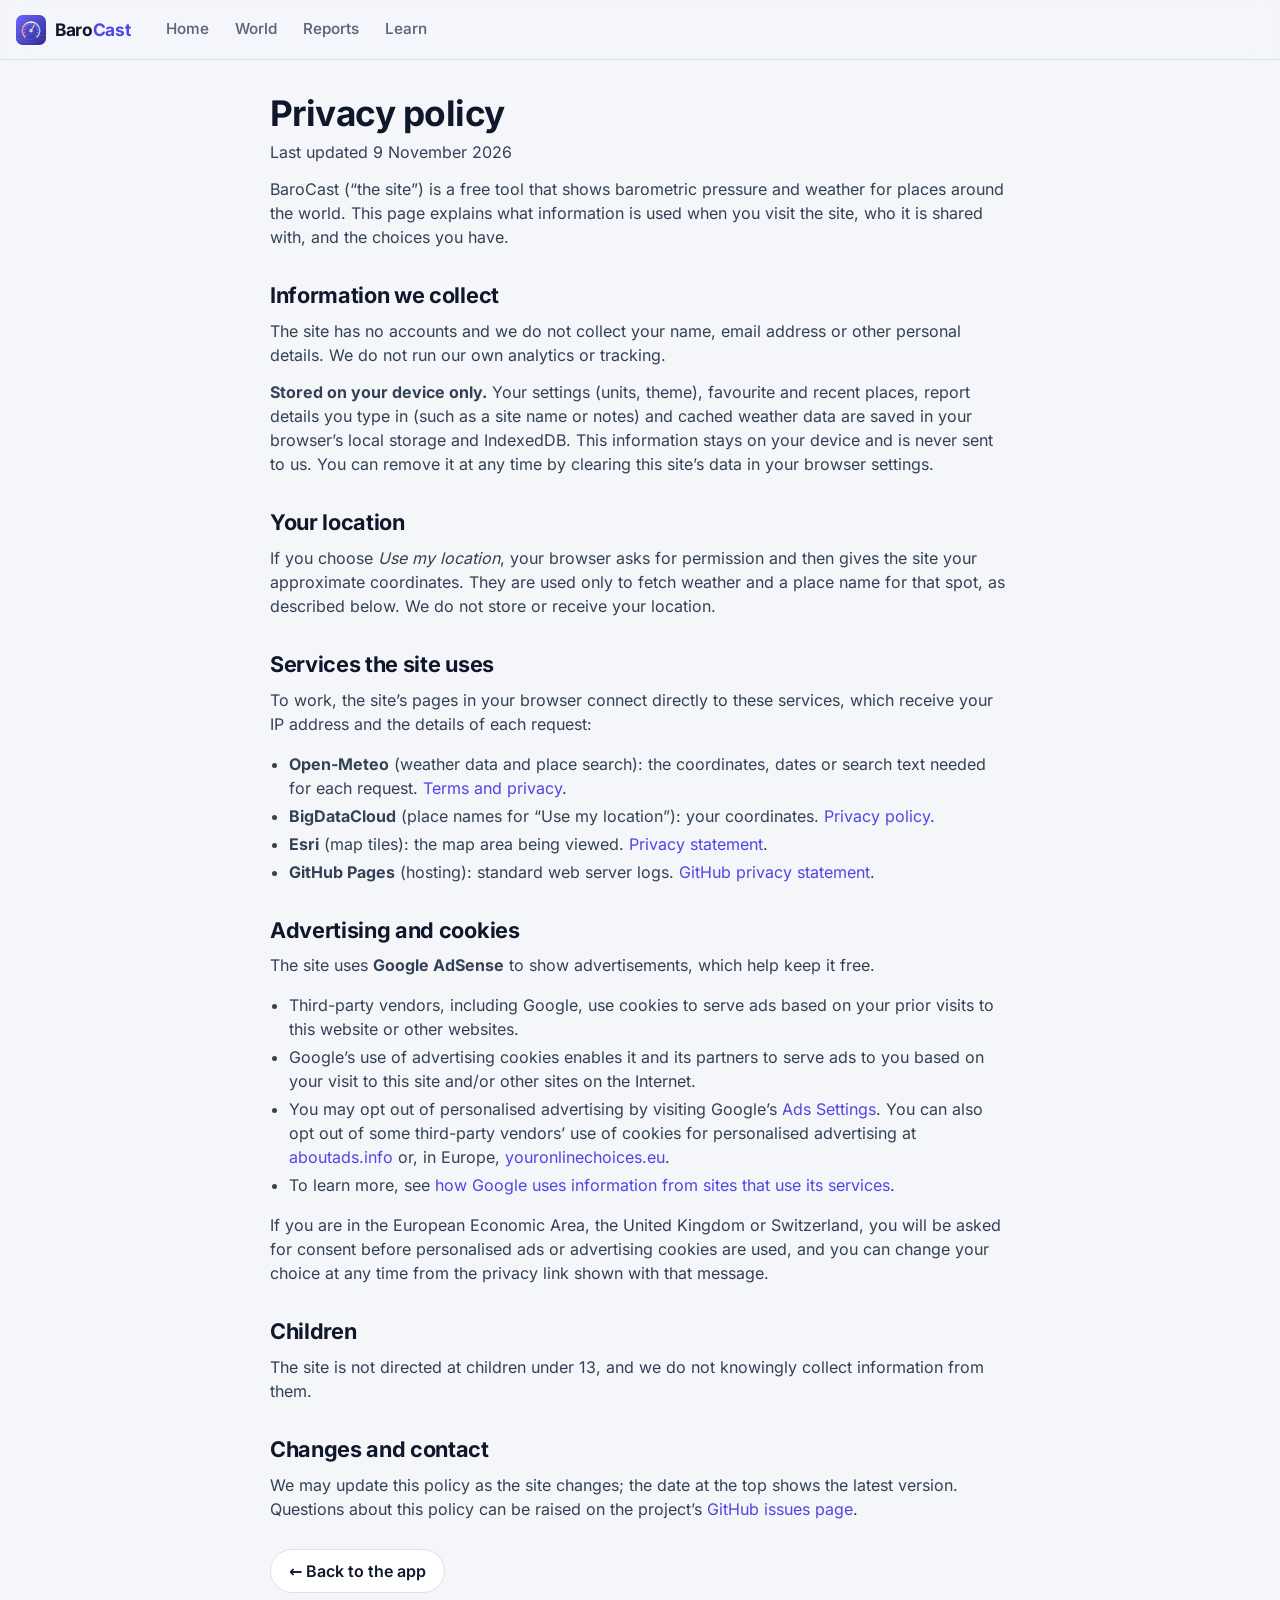
==== commit d24dcb7c: "Remove the full-screen map and rename the site to BaroCast The full interactive map fetched a new gr" ====
--- a/privacy.html
+++ b/privacy.html
@@ -3,8 +3,8 @@
 <head>
   <meta charset="utf-8">
   <meta name="viewport" content="width=device-width, initial-scale=1">
-  <title>Privacy Policy · Barometric Pressure Map</title>
-  <meta name="description" content="How Barometric Pressure Map handles your data, including advertising cookies from Google AdSense.">
+  <title>Privacy Policy · BaroCast</title>
+  <meta name="description" content="How BaroCast handles your data, including advertising cookies from Google AdSense.">
   <meta name="color-scheme" content="light dark">
   <link rel="icon" href="assets/icon.svg" type="image/svg+xml">
   <link rel="stylesheet" href="css/app.css">
@@ -17,13 +17,12 @@
 </head>
 <body>
   <header class="topbar">
-    <a class="brand" href="./#/" aria-label="Barometric Pressure Map home">
+    <a class="brand" href="./#/" aria-label="BaroCast home">
       <img src="assets/icon.svg" alt="" width="30" height="30">
-      <span class="brand-name">Pressure<span>Map</span></span>
+      <span class="brand-name">Baro<span>Cast</span></span>
     </a>
     <nav class="nav-desktop" aria-label="Main">
       <a href="./#/">Home</a>
-      <a href="./#/map">Map</a>
       <a href="./#/world">World</a>
       <a href="./#/report">Reports</a>
       <a href="./#/learn">Learn</a>
@@ -36,7 +35,7 @@
         <h1 style="font-size:clamp(1.6rem,1.2rem + 1.6vw,2.2rem);margin:8px 0 6px">Privacy policy</h1>
         <p class="muted">Last updated 9 November 2026</p>
 
-        <p>Barometric Pressure Map (“the site”) is a free tool that shows barometric pressure and weather for places around the world. This page explains what information is used when you visit the site, who it is shared with, and the choices you have.</p>
+        <p>BaroCast (“the site”) is a free tool that shows barometric pressure and weather for places around the world. This page explains what information is used when you visit the site, who it is shared with, and the choices you have.</p>
 
         <h2>Information we collect</h2>
         <p>The site has no accounts and we do not collect your name, email address or other personal details. We do not run our own analytics or tracking.</p>
--- a/css/app.css
+++ b/css/app.css
@@ -332,7 +332,6 @@
 .home-ad, .report-ad { margin: 24px 0 4px; }
 .home-adbox { margin-top: 16px; }
 .learn-ad-inline { margin: 22px 0; }
-.ms-ad { padding: 14px 18px 4px; }
 
 /* ---------- Home ---------- */
 
@@ -656,107 +655,18 @@
 }
 .toast.show { opacity: 1; transform: translate(-50%, 0); }
 
-/* ---------- Map view ---------- */
-
-.map-view { position: relative; height: calc(100vh - var(--topbar-h) - env(safe-area-inset-top) - var(--tabbar-h) - env(safe-area-inset-bottom)); height: calc(100dvh - var(--topbar-h) - env(safe-area-inset-top) - var(--tabbar-h) - env(safe-area-inset-bottom)); }
-.map-view { display: flex; }
-.map-stage { position: relative; flex: 1 1 auto; min-width: 0; }
-.map-view #pmap { position: absolute; inset: 0; }
-.map-side { display: none; }
-@media (min-width: 1280px) {
-  .map-side {
-    display: flex; flex-direction: column; width: clamp(320px, 22vw, 400px); flex: none;
-    background: var(--surface); border-left: 1px solid var(--border); overflow-y: auto; overscroll-behavior: contain;
-  }
-  .map-stage .map-legend { display: none; }
-}
-.ms-head { padding: 16px 18px 10px; position: sticky; top: 0; background: var(--surface); z-index: 1; border-bottom: 1px solid var(--border); }
-.ms-legend { padding: 12px 18px 4px; font-size: 0.74rem; color: var(--muted); }
-.ms-legend .lg-title { font-weight: 700; color: var(--text-2); margin-bottom: 5px; }
-.ms-legend .lg-bar { height: 10px; border-radius: 4px; }
-.ms-legend .lg-ticks { font-variant-numeric: tabular-nums; margin-top: 3px; }
-.ms-section-title { padding: 14px 18px 6px; font-size: 0.76rem; font-weight: 700; color: var(--muted); text-transform: uppercase; letter-spacing: 0.05em; }
-.ms-section-title .muted { text-transform: none; letter-spacing: 0; font-weight: 500; }
-.ms-list { list-style: none; margin: 0; padding: 0 8px; }
-.ms-list button {
-  width: 100%; display: flex; align-items: center; gap: 10px; text-align: left;
-  border: 0; background: none; padding: 7px 10px; border-radius: 9px; cursor: pointer; font-size: 0.9rem;
-}
-.ms-list button:hover { background: var(--surface-2); }
-.ms-name { flex: 1; min-width: 0; overflow: hidden; text-overflow: ellipsis; white-space: nowrap; font-weight: 600; }
-.ms-name small { color: var(--muted); font-weight: 500; margin-left: 5px; font-size: 0.78rem; }
-@media (max-width: 1599px) { .ms-name small { display: none; } }
-.ms-v { font-weight: 700; white-space: nowrap; }
-.ms-d { width: 3.6em; text-align: right; font-size: 0.8rem; font-weight: 650; white-space: nowrap; }
-.ms-dot { width: 10px; height: 10px; border-radius: 99px; flex: none; box-shadow: 0 0 0 1px var(--border); }
-.ms-hl { width: 22px; height: 22px; border-radius: 7px; display: grid; place-items: center; font-weight: 800; font-size: 0.8rem; flex: none; background: var(--surface-2); }
-.ms-hl.h { color: var(--rise); }
-.ms-hl.l { color: var(--fall); }
-.ms-empty { padding: 6px 10px; font-size: 0.86rem; }
-.ms-foot { padding: 14px 18px 18px; font-size: 0.8rem; margin: auto 0 0; }
+/* ---------- Maps (preview maps, world map) ---------- */
+
 .leaflet-container { font-family: var(--font); background: var(--surface-2); }
 .leaflet-pane.leaflet-pressure-pane canvas { pointer-events: none; }
-.map-panel {
-  position: absolute; z-index: 800; background: color-mix(in srgb, var(--surface) 92%, transparent);
-  backdrop-filter: blur(10px); -webkit-backdrop-filter: blur(10px);
-  border: 1px solid var(--border); border-radius: 14px; box-shadow: var(--shadow);
-}
-.map-layers { top: 12px; left: 12px; padding: 6px; display: flex; flex-direction: column; gap: 6px; max-width: calc(100% - 80px); }
-.map-layers .row { display: flex; gap: 6px; flex-wrap: wrap; }
-.toggle-chip {
-  border: 1px solid var(--border); background: var(--surface); color: var(--muted); border-radius: 999px;
-  padding: 5px 11px; font-size: 0.82rem; font-weight: 650; cursor: pointer; display: inline-flex; gap: 6px; align-items: center;
-}
-.toggle-chip[aria-pressed="true"] { color: var(--text); border-color: color-mix(in srgb, var(--accent) 55%, var(--border)); background: var(--accent-soft); }
-.toggle-chip .dot { width: 8px; height: 8px; border-radius: 99px; background: currentColor; opacity: .35; }
-.toggle-chip[aria-pressed="true"] .dot { background: var(--accent); opacity: 1; }
-.map-tools { top: 12px; right: 12px; display: flex; flex-direction: column; padding: 4px; gap: 4px; }
-.map-tools button { width: 38px; height: 38px; border: 0; border-radius: 10px; background: none; cursor: pointer; display: grid; place-items: center; color: var(--text); }
-.map-tools button:hover { background: var(--surface-2); }
-.map-tools svg { width: 20px; height: 20px; fill: none; stroke: currentColor; stroke-width: 2; stroke-linecap: round; stroke-linejoin: round; }
-.map-timebar { left: 12px; right: 12px; bottom: 12px; padding: 10px 14px 12px; display: grid; grid-template-columns: auto 1fr; gap: 4px 14px; align-items: center; max-width: 820px; margin: 0 auto; }
-.map-timebar .play { width: 42px; height: 42px; border-radius: 999px; border: 0; background: var(--accent-strong); color: #fff; display: grid; place-items: center; cursor: pointer; grid-row: span 2; }
-.map-timebar .play svg { width: 18px; height: 18px; fill: currentColor; }
-.map-timebar .tlabel { display: flex; justify-content: space-between; gap: 10px; font-size: 0.86rem; align-items: baseline; }
-.map-timebar .tlabel strong { font-size: 0.95rem; }
-.map-timebar input[type="range"] { width: 100%; accent-color: var(--accent); margin: 0; }
-.map-legend { right: 12px; bottom: 112px; padding: 8px 10px; font-size: 0.72rem; color: var(--muted); width: 210px; }
-.map-legend .lg-title { font-weight: 700; color: var(--text-2); margin-bottom: 4px; }
-.map-legend .lg-bar { height: 10px; border-radius: 4px; }
-.map-legend .lg-ticks { display: flex; justify-content: space-between; margin-top: 2px; font-variant-numeric: tabular-nums; }
-.map-status { left: 50%; top: 12px; transform: translateX(-50%); padding: 6px 12px; font-size: 0.82rem; font-weight: 600; display: none; align-items: center; gap: 8px; }
-.map-status.show { display: flex; }
-.map-status.error { color: var(--fall); }
 .spinner { width: 14px; height: 14px; border-radius: 99px; border: 2px solid var(--accent-soft); border-top-color: var(--accent); animation: spin .8s linear infinite; }
 @keyframes spin { to { transform: rotate(360deg); } }
-@media (max-width: 640px) {
-  .map-legend { display: none; }
-  .map-legend.show-sm { display: block; bottom: 108px; left: 12px; right: auto; width: 180px; }
-  /* One swipeable row of layer chips on phones */
-  .map-layers { flex-direction: row; overflow-x: auto; scrollbar-width: none; max-width: calc(100% - 76px); padding: 5px; }
-  .map-layers::-webkit-scrollbar { display: none; }
-  .map-layers .row { display: contents; }
-  .toggle-chip { padding: 5px 10px; font-size: 0.78rem; white-space: nowrap; flex: none; }
-}
-.map-popup { font-family: var(--font); min-width: 180px; }
-.map-popup .mp-v { font-size: 1.35rem; font-weight: 750; font-variant-numeric: tabular-nums; }
-.map-popup .mp-v small { font-size: 0.8rem; color: #64748b; }
-.map-popup .mp-sub { color: #64748b; font-size: 0.82rem; margin: 2px 0 8px; }
-.map-popup a.btn { height: 32px; font-size: 0.85rem; padding: 0 12px; color: #fff; }
 .leaflet-popup-content-wrapper, .leaflet-popup-tip { background: var(--surface); color: var(--text); }
 .leaflet-popup-content-wrapper { border-radius: 14px; box-shadow: var(--shadow-lg); }
-.leaflet-container a.leaflet-popup-close-button { color: var(--muted); }
 .leaflet-control-attribution { font-size: 10px; background: color-mix(in srgb, var(--surface) 80%, transparent) !important; color: var(--muted); }
 .leaflet-control-attribution a { color: var(--text-2); }
 .leaflet-control-zoom { border: 1px solid var(--border) !important; border-radius: 12px !important; overflow: hidden; box-shadow: var(--shadow) !important; }
 .leaflet-control-zoom a { background: var(--surface) !important; color: var(--text) !important; border-color: var(--border) !important; }
-.city-label { background: none; border: 0; }
-.city-label span {
-  display: inline-block; transform: translate(-50%, -50%); white-space: nowrap;
-  font: 700 11px/1 var(--font); color: #0f172a; background: rgba(255,255,255,.85); border-radius: 6px; padding: 3px 5px; box-shadow: 0 1px 3px rgba(0,0,0,.25);
-  font-variant-numeric: tabular-nums;
-}
-.city-label span em { font-style: normal; font-weight: 600; color: #475569; margin-right: 4px; }
 .me-marker { width: 16px; height: 16px; border-radius: 99px; background: var(--accent); border: 3px solid #fff; box-shadow: 0 0 0 6px var(--accent-soft), 0 1px 4px rgba(0,0,0,.4); }
 
 /* ---------- World ---------- */
@@ -885,24 +795,24 @@
 .leader-list a small { display: block; margin-left: 0; font-size: 0.76rem; }
 
 
-/* Side rails beside the page on large screens (not on the full-screen map) */
+/* Side rails beside the page on large screens */
 .ad-side { display: none; }
 @media (min-width: 1280px) and (min-height: 720px) {
-  body.ads-on:not([data-route="map"]) .ad-side-right {
+  body.ads-on .ad-side-right {
     display: block; position: fixed; z-index: 5; top: calc(var(--topbar-h) + 24px); right: 16px; width: 160px;
   }
-  body.ads-on:not([data-route="map"]) main { padding-right: 192px; }
+  body.ads-on main { padding-right: 192px; }
 }
 @media (min-width: 1600px) and (min-height: 720px) {
-  body.ads-on:not([data-route="map"]) .ad-side-left {
+  body.ads-on .ad-side-left {
     display: block; position: fixed; z-index: 5; top: calc(var(--topbar-h) + 24px); left: 16px; width: 160px;
   }
-  body.ads-on:not([data-route="map"]) main { padding-left: 192px; }
+  body.ads-on main { padding-left: 192px; }
 }
 @media (min-width: 2200px) and (min-height: 820px) {
-  body.ads-on:not([data-route="map"]) .ad-side { width: 300px; }
-  body.ads-on:not([data-route="map"]) .ad-side .ad-body { width: 300px; }
-  body.ads-on:not([data-route="map"]) main { padding-left: 332px; padding-right: 332px; }
+  body.ads-on .ad-side { width: 300px; }
+  body.ads-on .ad-side .ad-body { width: 300px; }
+  body.ads-on main { padding-left: 332px; padding-right: 332px; }
 }
 @media print { .ad, .ad-side { display: none !important; } }
 
